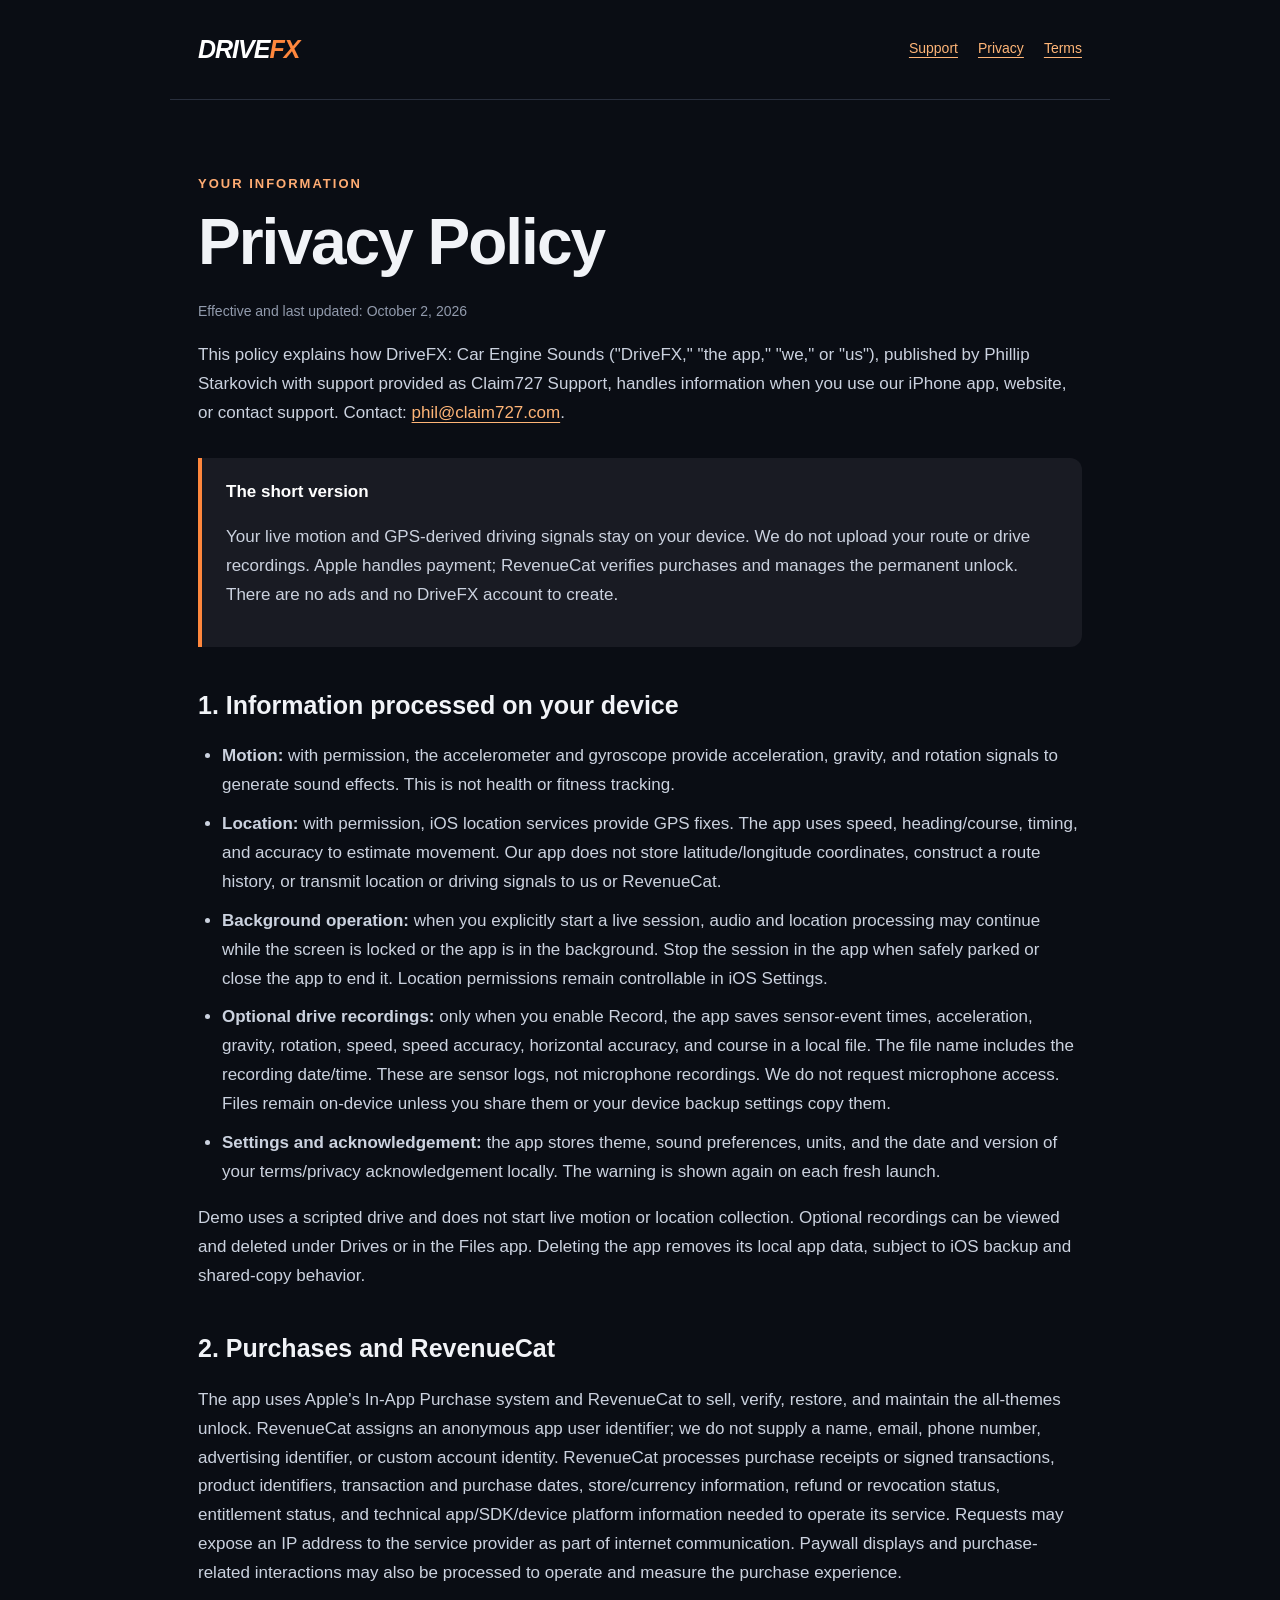
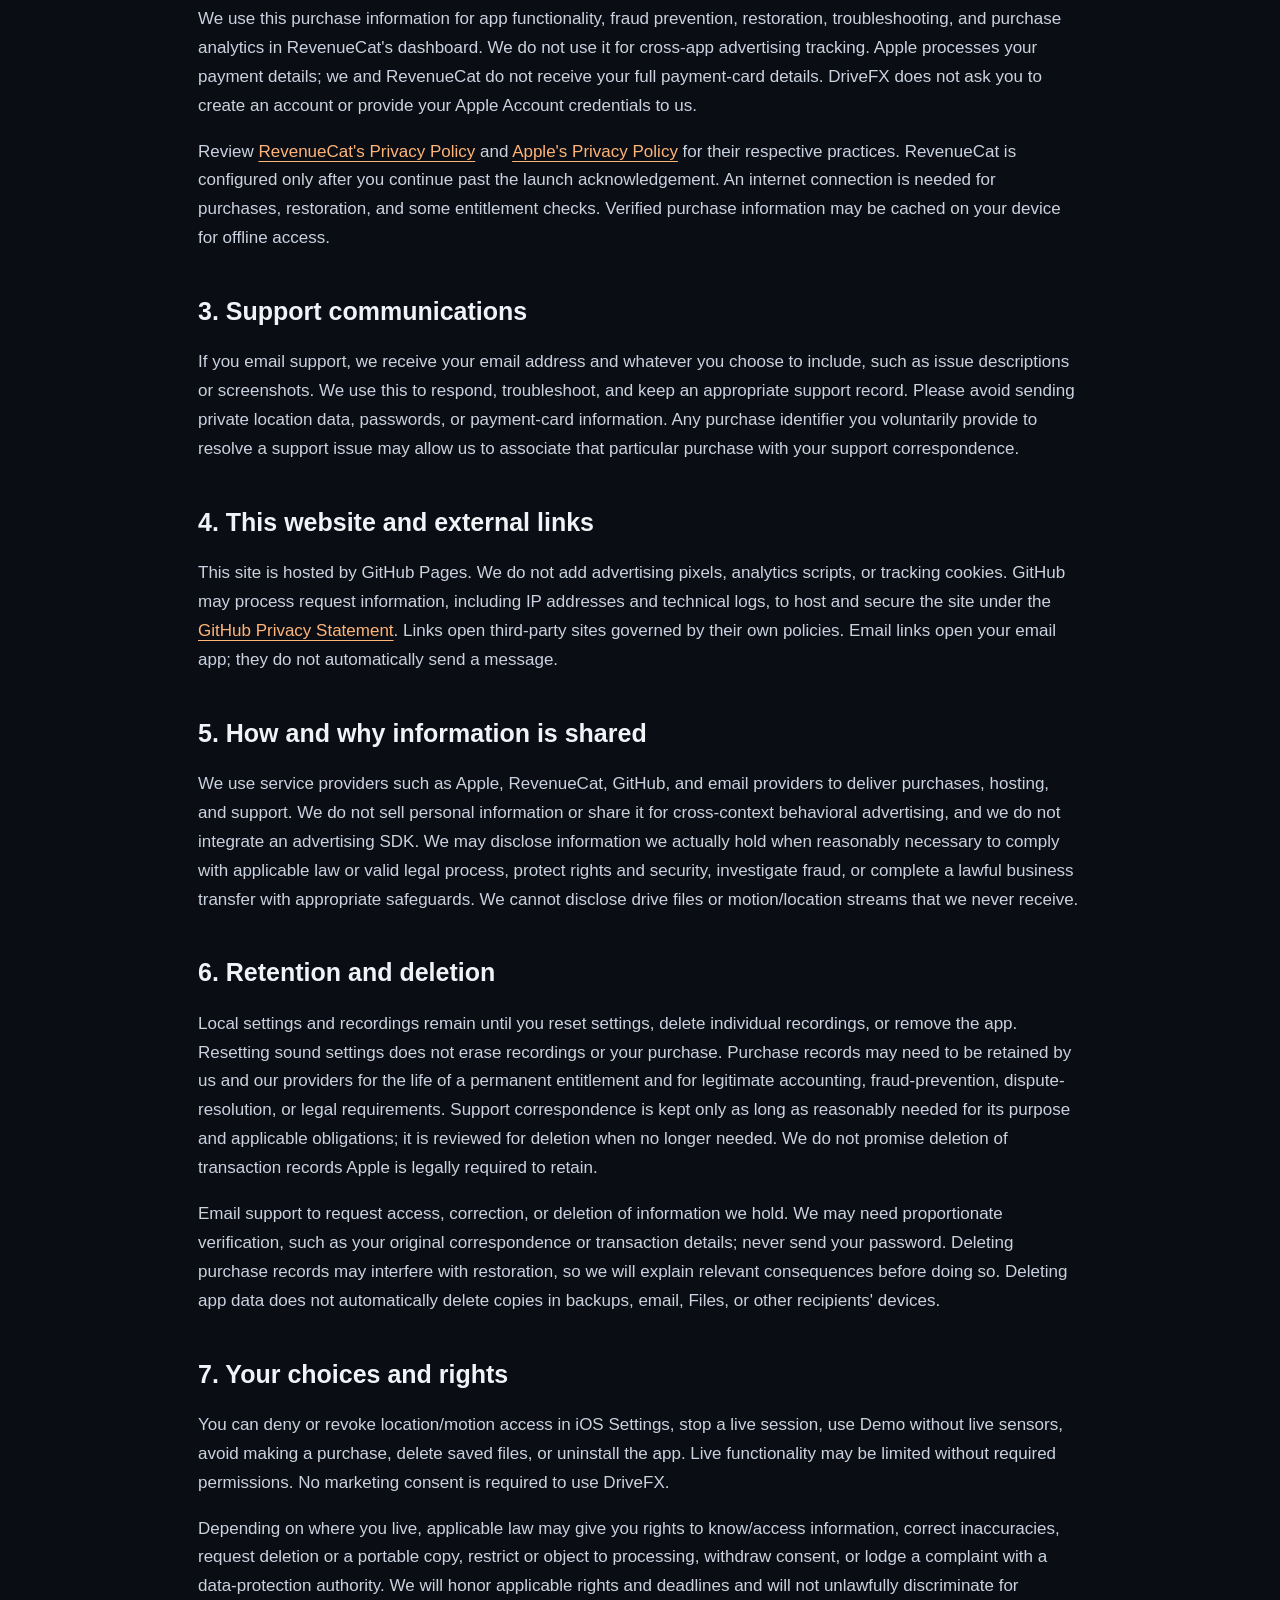
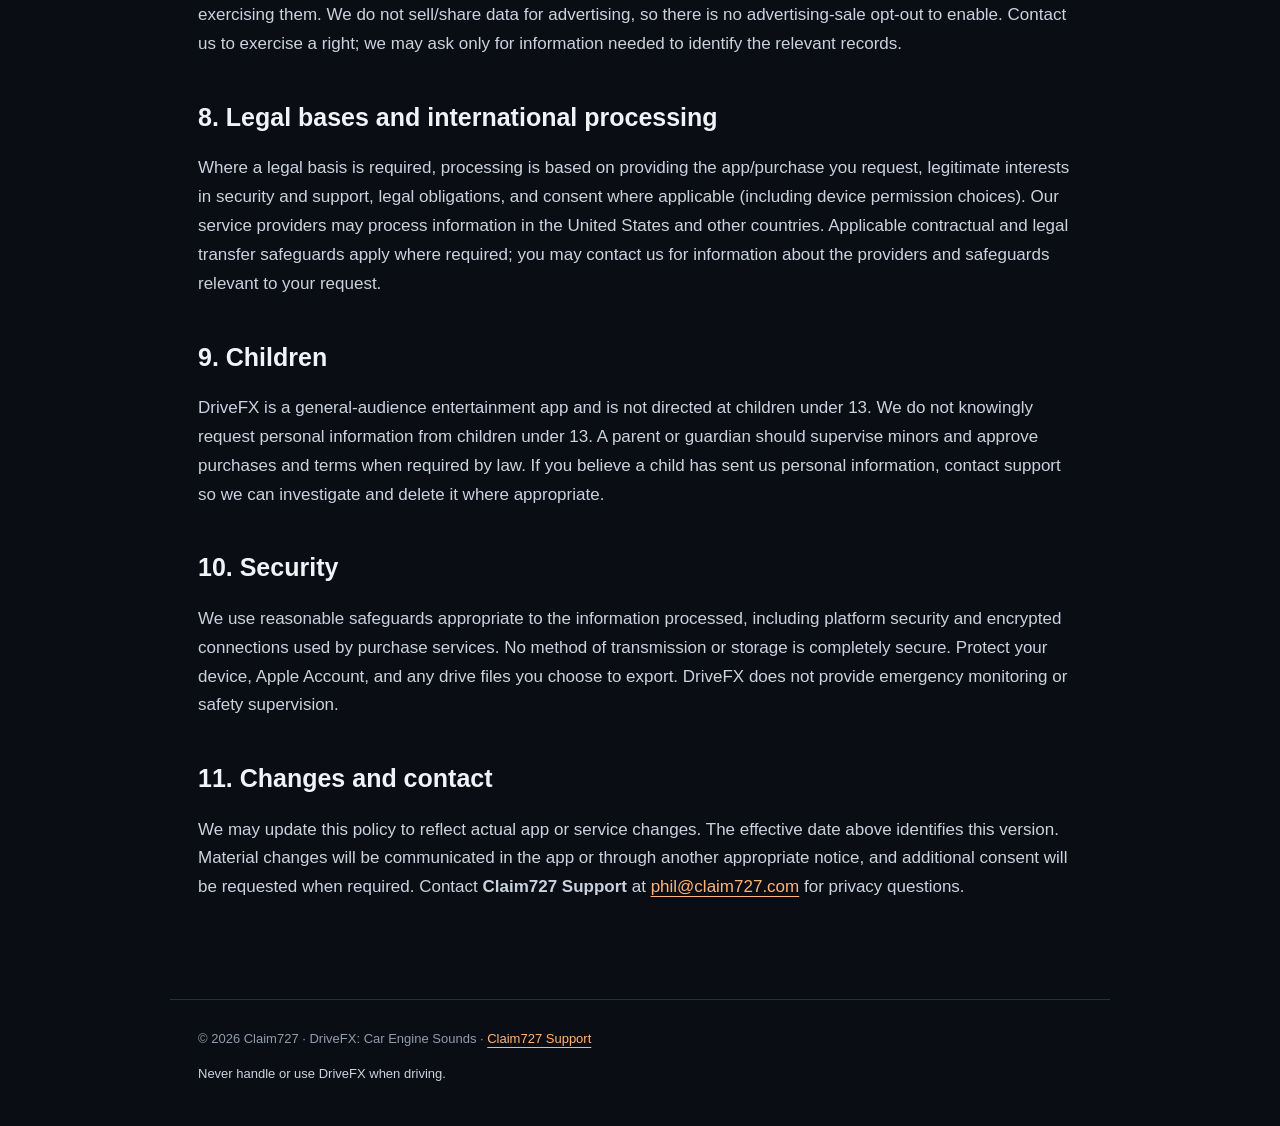
==== privacy.html @ 33540763 "Publish DriveFX support, privacy, and safety terms" ====
<!doctype html><html lang="en"><head><meta charset="utf-8"><meta name="viewport" content="width=device-width,initial-scale=1"><meta name="description" content="How DriveFX handles local motion and GPS, recordings, Apple purchases, RevenueCat, privacy choices, and support."><title>Privacy Policy | DriveFX</title><link rel="stylesheet" href="style.css"></head><body><header><a href="index.html" aria-label="DriveFX home">DRIVE<span>FX</span></a><nav aria-label="Main navigation"><a href="index.html">Support</a><a href="privacy.html">Privacy</a><a href="terms.html">Terms</a></nav></header><main><p class="eyebrow">Your information</p><h1>Privacy Policy</h1><p class="meta">Effective and last updated: October 2, 2026</p><p>This policy explains how DriveFX: Car Engine Sounds ("DriveFX," "the app," "we," or "us"), published by Phillip Starkovich with support provided as Claim727 Support, handles information when you use our iPhone app, website, or contact support. Contact: <a href="mailto:phil@claim727.com">phil@claim727.com</a>.</p><div class="notice"><strong>The short version</strong><p>Your live motion and GPS-derived driving signals stay on your device. We do not upload your route or drive recordings. Apple handles payment; RevenueCat verifies purchases and manages the permanent unlock. There are no ads and no DriveFX account to create.</p></div><h2>1. Information processed on your device</h2><ul><li><strong>Motion:</strong> with permission, the accelerometer and gyroscope provide acceleration, gravity, and rotation signals to generate sound effects. This is not health or fitness tracking.</li><li><strong>Location:</strong> with permission, iOS location services provide GPS fixes. The app uses speed, heading/course, timing, and accuracy to estimate movement. Our app does not store latitude/longitude coordinates, construct a route history, or transmit location or driving signals to us or RevenueCat.</li><li><strong>Background operation:</strong> when you explicitly start a live session, audio and location processing may continue while the screen is locked or the app is in the background. Stop the session in the app when safely parked or close the app to end it. Location permissions remain controllable in iOS Settings.</li><li><strong>Optional drive recordings:</strong> only when you enable Record, the app saves sensor-event times, acceleration, gravity, rotation, speed, speed accuracy, horizontal accuracy, and course in a local file. The file name includes the recording date/time. These are sensor logs, not microphone recordings. We do not request microphone access. Files remain on-device unless you share them or your device backup settings copy them.</li><li><strong>Settings and acknowledgement:</strong> the app stores theme, sound preferences, units, and the date and version of your terms/privacy acknowledgement locally. The warning is shown again on each fresh launch.</li></ul><p>Demo uses a scripted drive and does not start live motion or location collection. Optional recordings can be viewed and deleted under Drives or in the Files app. Deleting the app removes its local app data, subject to iOS backup and shared-copy behavior.</p><h2>2. Purchases and RevenueCat</h2><p>The app uses Apple's In-App Purchase system and RevenueCat to sell, verify, restore, and maintain the all-themes unlock. RevenueCat assigns an anonymous app user identifier; we do not supply a name, email, phone number, advertising identifier, or custom account identity. RevenueCat processes purchase receipts or signed transactions, product identifiers, transaction and purchase dates, store/currency information, refund or revocation status, entitlement status, and technical app/SDK/device platform information needed to operate its service. Requests may expose an IP address to the service provider as part of internet communication. Paywall displays and purchase-related interactions may also be processed to operate and measure the purchase experience.</p><p>We use this purchase information for app functionality, fraud prevention, restoration, troubleshooting, and purchase analytics in RevenueCat's dashboard. We do not use it for cross-app advertising tracking. Apple processes your payment details; we and RevenueCat do not receive your full payment-card details. DriveFX does not ask you to create an account or provide your Apple Account credentials to us.</p><p>Review <a href="https://www.revenuecat.com/privacy/">RevenueCat's Privacy Policy</a> and <a href="https://www.apple.com/legal/privacy/">Apple's Privacy Policy</a> for their respective practices. RevenueCat is configured only after you continue past the launch acknowledgement. An internet connection is needed for purchases, restoration, and some entitlement checks. Verified purchase information may be cached on your device for offline access.</p><h2>3. Support communications</h2><p>If you email support, we receive your email address and whatever you choose to include, such as issue descriptions or screenshots. We use this to respond, troubleshoot, and keep an appropriate support record. Please avoid sending private location data, passwords, or payment-card information. Any purchase identifier you voluntarily provide to resolve a support issue may allow us to associate that particular purchase with your support correspondence.</p><h2>4. This website and external links</h2><p>This site is hosted by GitHub Pages. We do not add advertising pixels, analytics scripts, or tracking cookies. GitHub may process request information, including IP addresses and technical logs, to host and secure the site under the <a href="https://docs.github.com/en/site-policy/privacy-policies/github-general-privacy-statement">GitHub Privacy Statement</a>. Links open third-party sites governed by their own policies. Email links open your email app; they do not automatically send a message.</p><h2>5. How and why information is shared</h2><p>We use service providers such as Apple, RevenueCat, GitHub, and email providers to deliver purchases, hosting, and support. We do not sell personal information or share it for cross-context behavioral advertising, and we do not integrate an advertising SDK. We may disclose information we actually hold when reasonably necessary to comply with applicable law or valid legal process, protect rights and security, investigate fraud, or complete a lawful business transfer with appropriate safeguards. We cannot disclose drive files or motion/location streams that we never receive.</p><h2>6. Retention and deletion</h2><p>Local settings and recordings remain until you reset settings, delete individual recordings, or remove the app. Resetting sound settings does not erase recordings or your purchase. Purchase records may need to be retained by us and our providers for the life of a permanent entitlement and for legitimate accounting, fraud-prevention, dispute-resolution, or legal requirements. Support correspondence is kept only as long as reasonably needed for its purpose and applicable obligations; it is reviewed for deletion when no longer needed. We do not promise deletion of transaction records Apple is legally required to retain.</p><p>Email support to request access, correction, or deletion of information we hold. We may need proportionate verification, such as your original correspondence or transaction details; never send your password. Deleting purchase records may interfere with restoration, so we will explain relevant consequences before doing so. Deleting app data does not automatically delete copies in backups, email, Files, or other recipients' devices.</p><h2>7. Your choices and rights</h2><p>You can deny or revoke location/motion access in iOS Settings, stop a live session, use Demo without live sensors, avoid making a purchase, delete saved files, or uninstall the app. Live functionality may be limited without required permissions. No marketing consent is required to use DriveFX.</p><p>Depending on where you live, applicable law may give you rights to know/access information, correct inaccuracies, request deletion or a portable copy, restrict or object to processing, withdraw consent, or lodge a complaint with a data-protection authority. We will honor applicable rights and deadlines and will not unlawfully discriminate for exercising them. We do not sell/share data for advertising, so there is no advertising-sale opt-out to enable. Contact us to exercise a right; we may ask only for information needed to identify the relevant records.</p><h2>8. Legal bases and international processing</h2><p>Where a legal basis is required, processing is based on providing the app/purchase you request, legitimate interests in security and support, legal obligations, and consent where applicable (including device permission choices). Our service providers may process information in the United States and other countries. Applicable contractual and legal transfer safeguards apply where required; you may contact us for information about the providers and safeguards relevant to your request.</p><h2>9. Children</h2><p>DriveFX is a general-audience entertainment app and is not directed at children under 13. We do not knowingly request personal information from children under 13. A parent or guardian should supervise minors and approve purchases and terms when required by law. If you believe a child has sent us personal information, contact support so we can investigate and delete it where appropriate.</p><h2>10. Security</h2><p>We use reasonable safeguards appropriate to the information processed, including platform security and encrypted connections used by purchase services. No method of transmission or storage is completely secure. Protect your device, Apple Account, and any drive files you choose to export. DriveFX does not provide emergency monitoring or safety supervision.</p><h2>11. Changes and contact</h2><p>We may update this policy to reflect actual app or service changes. The effective date above identifies this version. Material changes will be communicated in the app or through another appropriate notice, and additional consent will be requested when required. Contact <strong>Claim727 Support</strong> at <a href="mailto:phil@claim727.com">phil@claim727.com</a> for privacy questions.</p></main><footer>© 2026 Claim727 · DriveFX: Car Engine Sounds · <a href="mailto:phil@claim727.com">Claim727 Support</a><p>Never handle or use DriveFX when driving.</p></footer></body></html>
---- style.css ----
*{box-sizing:border-box}html{color-scheme:dark;scroll-behavior:smooth}body{margin:0;background:#0a0d14;color:#f1f3f7;font:17px/1.7 -apple-system,BlinkMacSystemFont,"Segoe UI",sans-serif}a{color:#ffb577;text-underline-offset:4px}a:hover{color:#fff}header,main,footer{max-width:940px;margin:auto;padding:28px}header{display:flex;align-items:center;justify-content:space-between;border-bottom:1px solid #292f3d;gap:24px}header>a{font-size:25px;font-weight:900;letter-spacing:-1px;font-style:italic;text-decoration:none;color:#fff}header span{color:#ff873d}nav{display:flex;gap:20px;flex-wrap:wrap;font-size:14px}main{padding-top:60px;padding-bottom:80px}h1{font-size:clamp(38px,7vw,64px);line-height:1.07;letter-spacing:-2px;margin:10px 0 24px}h2{margin-top:42px;font-size:25px;line-height:1.3}h3{font-size:19px;margin-top:25px}p,li{color:#cbd2df}.eyebrow{font-size:13px;letter-spacing:2px;font-weight:800;color:#ffac73;text-transform:uppercase}.notice{border-left:4px solid #ff873d;background:#191b23;padding:20px 24px;border-radius:0 12px 12px 0;margin:30px 0}.notice strong{color:white}.grid{display:grid;grid-template-columns:repeat(auto-fit,minmax(220px,1fr));gap:18px}.card{padding:24px;background:#131925;border:1px solid #283143;border-radius:20px}.card h2{margin:0 0 8px}.button{display:inline-block;background:#ff8b43;color:#090c13;padding:13px 23px;border-radius:12px;font-weight:750;text-decoration:none}.button:hover{color:#090c13;background:#ffa970}footer{font-size:13px;color:#929bad;border-top:1px solid #292f3d}ul{padding-left:24px}li{margin-bottom:10px}.lead{font-size:22px;max-width:720px}.themes{font-size:32px;letter-spacing:10px;line-height:2}.meta{color:#929bad;font-size:14px}table{border-collapse:collapse;width:100%;font-size:15px}td,th{text-align:left;border:1px solid #303747;padding:14px;vertical-align:top}th{background:#1b2130}@media(max-width:600px){header{align-items:flex-start;flex-direction:column}main{padding-top:38px}nav{gap:16px}td,th{padding:8px;font-size:13px}}
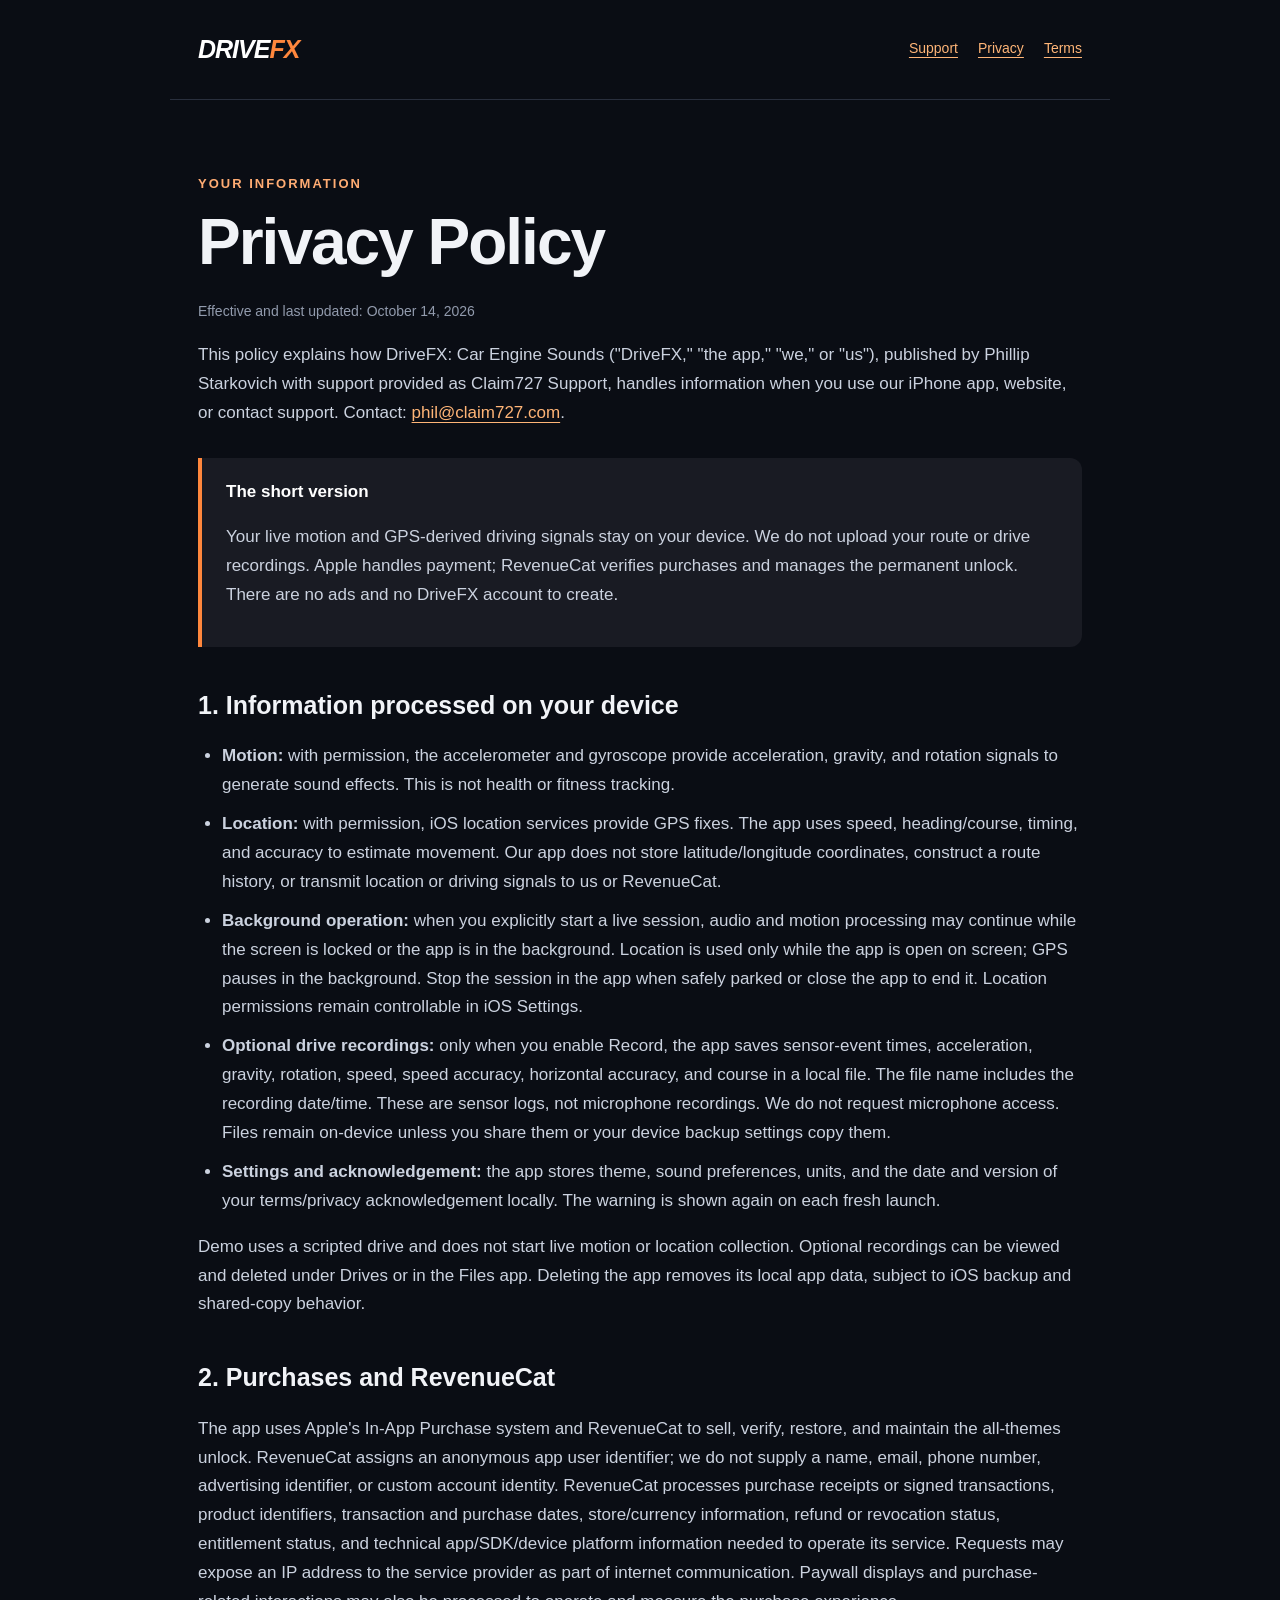
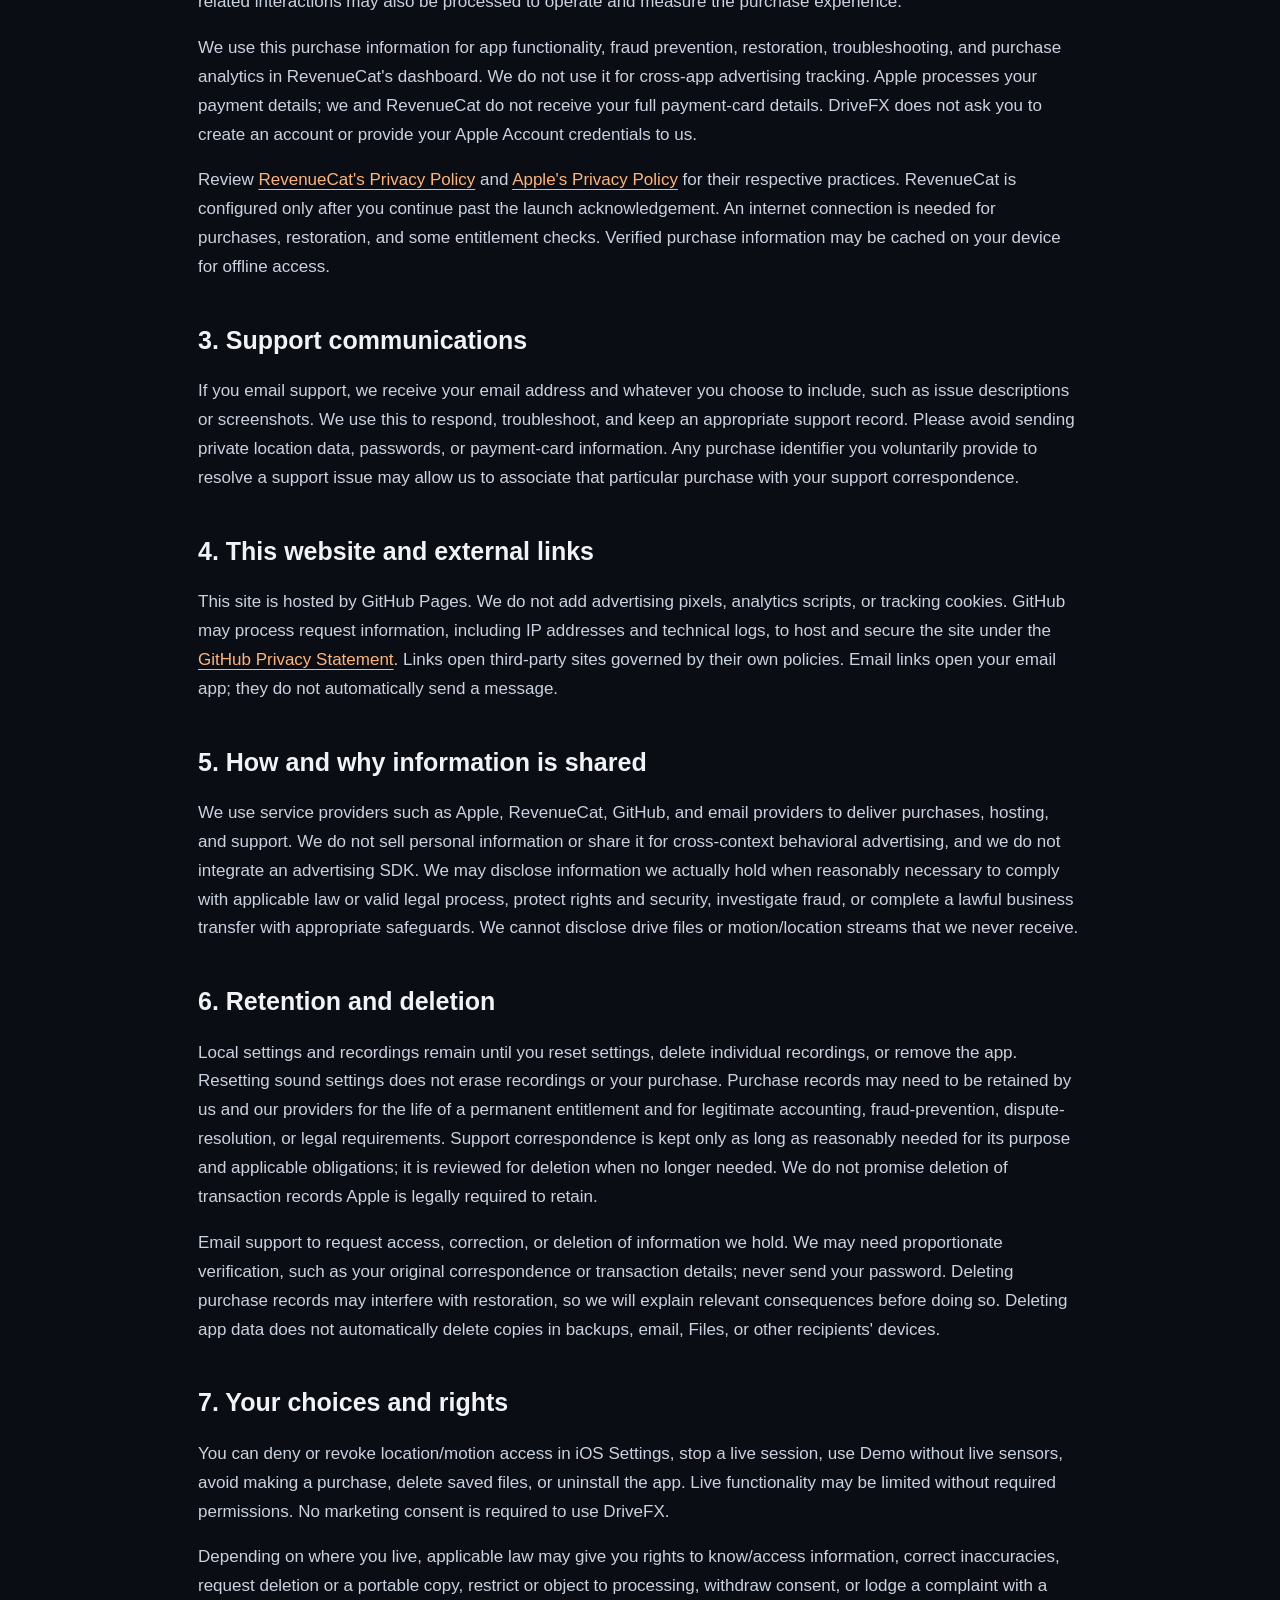
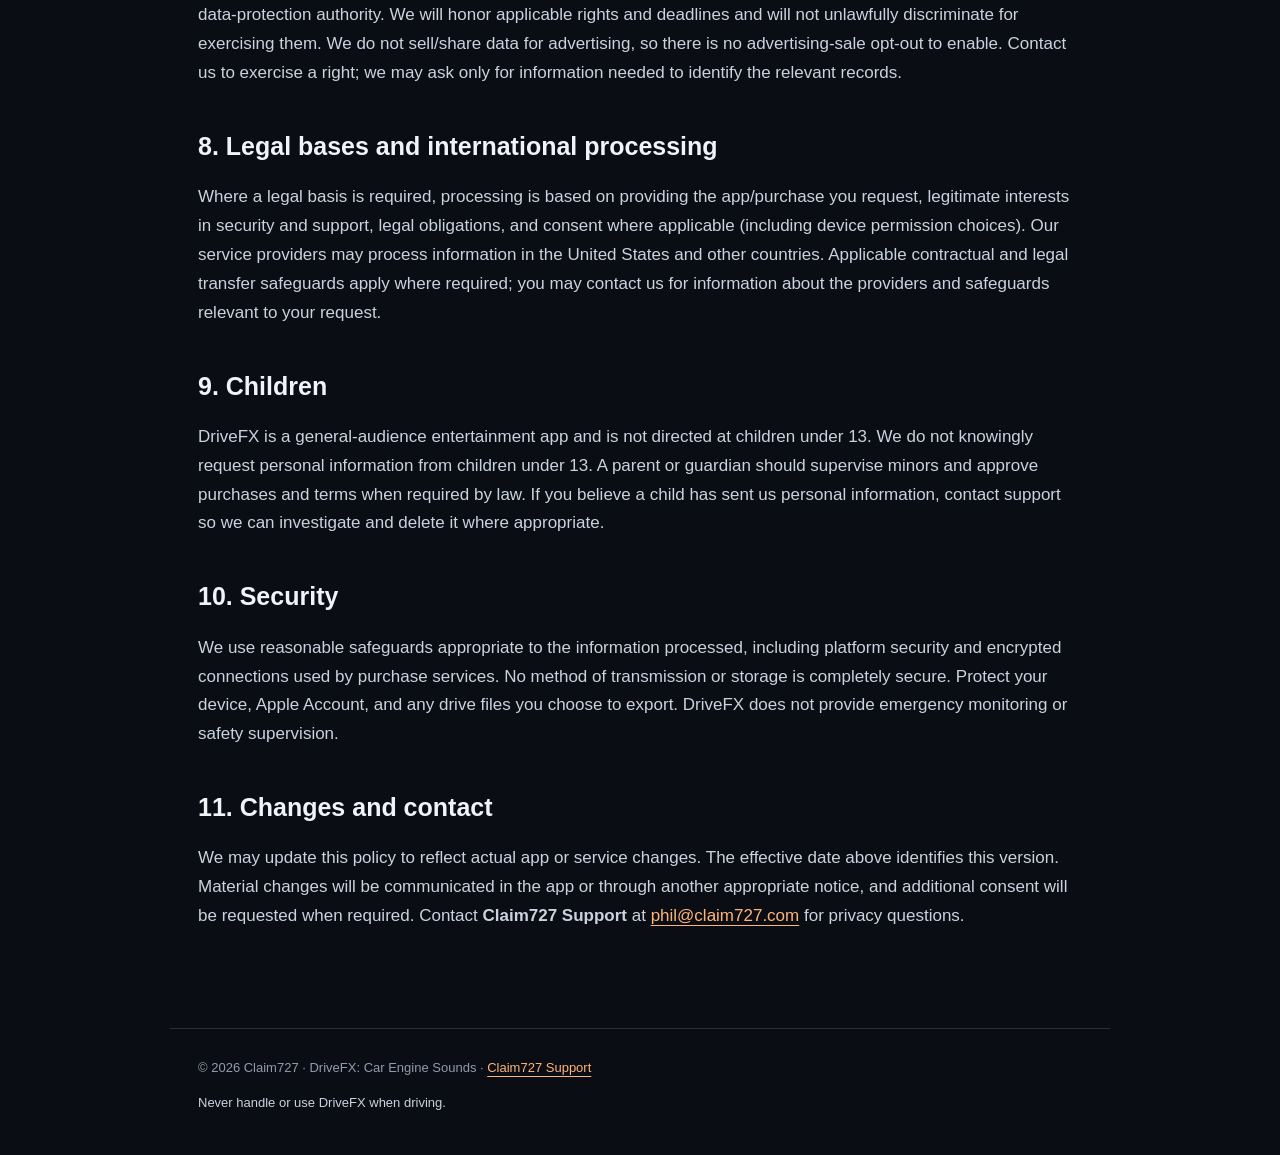
==== commit daf39c48: "Privacy policy: location is foreground only DriveFX 1.0 (2) no longer uses background location. Audi" ====
--- a/privacy.html
+++ b/privacy.html
@@ -1 +1 @@
-<!doctype html><html lang="en"><head><meta charset="utf-8"><meta name="viewport" content="width=device-width,initial-scale=1"><meta name="description" content="How DriveFX handles local motion and GPS, recordings, Apple purchases, RevenueCat, privacy choices, and support."><title>Privacy Policy | DriveFX</title><link rel="stylesheet" href="style.css"></head><body><header><a href="index.html" aria-label="DriveFX home">DRIVE<span>FX</span></a><nav aria-label="Main navigation"><a href="index.html">Support</a><a href="privacy.html">Privacy</a><a href="terms.html">Terms</a></nav></header><main><p class="eyebrow">Your information</p><h1>Privacy Policy</h1><p class="meta">Effective and last updated: October 2, 2026</p><p>This policy explains how DriveFX: Car Engine Sounds ("DriveFX," "the app," "we," or "us"), published by Phillip Starkovich with support provided as Claim727 Support, handles information when you use our iPhone app, website, or contact support. Contact: <a href="mailto:phil@claim727.com">phil@claim727.com</a>.</p><div class="notice"><strong>The short version</strong><p>Your live motion and GPS-derived driving signals stay on your device. We do not upload your route or drive recordings. Apple handles payment; RevenueCat verifies purchases and manages the permanent unlock. There are no ads and no DriveFX account to create.</p></div><h2>1. Information processed on your device</h2><ul><li><strong>Motion:</strong> with permission, the accelerometer and gyroscope provide acceleration, gravity, and rotation signals to generate sound effects. This is not health or fitness tracking.</li><li><strong>Location:</strong> with permission, iOS location services provide GPS fixes. The app uses speed, heading/course, timing, and accuracy to estimate movement. Our app does not store latitude/longitude coordinates, construct a route history, or transmit location or driving signals to us or RevenueCat.</li><li><strong>Background operation:</strong> when you explicitly start a live session, audio and location processing may continue while the screen is locked or the app is in the background. Stop the session in the app when safely parked or close the app to end it. Location permissions remain controllable in iOS Settings.</li><li><strong>Optional drive recordings:</strong> only when you enable Record, the app saves sensor-event times, acceleration, gravity, rotation, speed, speed accuracy, horizontal accuracy, and course in a local file. The file name includes the recording date/time. These are sensor logs, not microphone recordings. We do not request microphone access. Files remain on-device unless you share them or your device backup settings copy them.</li><li><strong>Settings and acknowledgement:</strong> the app stores theme, sound preferences, units, and the date and version of your terms/privacy acknowledgement locally. The warning is shown again on each fresh launch.</li></ul><p>Demo uses a scripted drive and does not start live motion or location collection. Optional recordings can be viewed and deleted under Drives or in the Files app. Deleting the app removes its local app data, subject to iOS backup and shared-copy behavior.</p><h2>2. Purchases and RevenueCat</h2><p>The app uses Apple's In-App Purchase system and RevenueCat to sell, verify, restore, and maintain the all-themes unlock. RevenueCat assigns an anonymous app user identifier; we do not supply a name, email, phone number, advertising identifier, or custom account identity. RevenueCat processes purchase receipts or signed transactions, product identifiers, transaction and purchase dates, store/currency information, refund or revocation status, entitlement status, and technical app/SDK/device platform information needed to operate its service. Requests may expose an IP address to the service provider as part of internet communication. Paywall displays and purchase-related interactions may also be processed to operate and measure the purchase experience.</p><p>We use this purchase information for app functionality, fraud prevention, restoration, troubleshooting, and purchase analytics in RevenueCat's dashboard. We do not use it for cross-app advertising tracking. Apple processes your payment details; we and RevenueCat do not receive your full payment-card details. DriveFX does not ask you to create an account or provide your Apple Account credentials to us.</p><p>Review <a href="https://www.revenuecat.com/privacy/">RevenueCat's Privacy Policy</a> and <a href="https://www.apple.com/legal/privacy/">Apple's Privacy Policy</a> for their respective practices. RevenueCat is configured only after you continue past the launch acknowledgement. An internet connection is needed for purchases, restoration, and some entitlement checks. Verified purchase information may be cached on your device for offline access.</p><h2>3. Support communications</h2><p>If you email support, we receive your email address and whatever you choose to include, such as issue descriptions or screenshots. We use this to respond, troubleshoot, and keep an appropriate support record. Please avoid sending private location data, passwords, or payment-card information. Any purchase identifier you voluntarily provide to resolve a support issue may allow us to associate that particular purchase with your support correspondence.</p><h2>4. This website and external links</h2><p>This site is hosted by GitHub Pages. We do not add advertising pixels, analytics scripts, or tracking cookies. GitHub may process request information, including IP addresses and technical logs, to host and secure the site under the <a href="https://docs.github.com/en/site-policy/privacy-policies/github-general-privacy-statement">GitHub Privacy Statement</a>. Links open third-party sites governed by their own policies. Email links open your email app; they do not automatically send a message.</p><h2>5. How and why information is shared</h2><p>We use service providers such as Apple, RevenueCat, GitHub, and email providers to deliver purchases, hosting, and support. We do not sell personal information or share it for cross-context behavioral advertising, and we do not integrate an advertising SDK. We may disclose information we actually hold when reasonably necessary to comply with applicable law or valid legal process, protect rights and security, investigate fraud, or complete a lawful business transfer with appropriate safeguards. We cannot disclose drive files or motion/location streams that we never receive.</p><h2>6. Retention and deletion</h2><p>Local settings and recordings remain until you reset settings, delete individual recordings, or remove the app. Resetting sound settings does not erase recordings or your purchase. Purchase records may need to be retained by us and our providers for the life of a permanent entitlement and for legitimate accounting, fraud-prevention, dispute-resolution, or legal requirements. Support correspondence is kept only as long as reasonably needed for its purpose and applicable obligations; it is reviewed for deletion when no longer needed. We do not promise deletion of transaction records Apple is legally required to retain.</p><p>Email support to request access, correction, or deletion of information we hold. We may need proportionate verification, such as your original correspondence or transaction details; never send your password. Deleting purchase records may interfere with restoration, so we will explain relevant consequences before doing so. Deleting app data does not automatically delete copies in backups, email, Files, or other recipients' devices.</p><h2>7. Your choices and rights</h2><p>You can deny or revoke location/motion access in iOS Settings, stop a live session, use Demo without live sensors, avoid making a purchase, delete saved files, or uninstall the app. Live functionality may be limited without required permissions. No marketing consent is required to use DriveFX.</p><p>Depending on where you live, applicable law may give you rights to know/access information, correct inaccuracies, request deletion or a portable copy, restrict or object to processing, withdraw consent, or lodge a complaint with a data-protection authority. We will honor applicable rights and deadlines and will not unlawfully discriminate for exercising them. We do not sell/share data for advertising, so there is no advertising-sale opt-out to enable. Contact us to exercise a right; we may ask only for information needed to identify the relevant records.</p><h2>8. Legal bases and international processing</h2><p>Where a legal basis is required, processing is based on providing the app/purchase you request, legitimate interests in security and support, legal obligations, and consent where applicable (including device permission choices). Our service providers may process information in the United States and other countries. Applicable contractual and legal transfer safeguards apply where required; you may contact us for information about the providers and safeguards relevant to your request.</p><h2>9. Children</h2><p>DriveFX is a general-audience entertainment app and is not directed at children under 13. We do not knowingly request personal information from children under 13. A parent or guardian should supervise minors and approve purchases and terms when required by law. If you believe a child has sent us personal information, contact support so we can investigate and delete it where appropriate.</p><h2>10. Security</h2><p>We use reasonable safeguards appropriate to the information processed, including platform security and encrypted connections used by purchase services. No method of transmission or storage is completely secure. Protect your device, Apple Account, and any drive files you choose to export. DriveFX does not provide emergency monitoring or safety supervision.</p><h2>11. Changes and contact</h2><p>We may update this policy to reflect actual app or service changes. The effective date above identifies this version. Material changes will be communicated in the app or through another appropriate notice, and additional consent will be requested when required. Contact <strong>Claim727 Support</strong> at <a href="mailto:phil@claim727.com">phil@claim727.com</a> for privacy questions.</p></main><footer>© 2026 Claim727 · DriveFX: Car Engine Sounds · <a href="mailto:phil@claim727.com">Claim727 Support</a><p>Never handle or use DriveFX when driving.</p></footer></body></html>+<!doctype html><html lang="en"><head><meta charset="utf-8"><meta name="viewport" content="width=device-width,initial-scale=1"><meta name="description" content="How DriveFX handles local motion and GPS, recordings, Apple purchases, RevenueCat, privacy choices, and support."><title>Privacy Policy | DriveFX</title><link rel="icon" type="image/png" href="icon.png"><link rel="apple-touch-icon" href="icon.png"><link rel="stylesheet" href="style.css"></head><body><header><a href="index.html" aria-label="DriveFX home">DRIVE<span>FX</span></a><nav aria-label="Main navigation"><a href="index.html">Support</a><a href="privacy.html">Privacy</a><a href="terms.html">Terms</a></nav></header><main><p class="eyebrow">Your information</p><h1>Privacy Policy</h1><p class="meta">Effective and last updated: October 14, 2026</p><p>This policy explains how DriveFX: Car Engine Sounds ("DriveFX," "the app," "we," or "us"), published by Phillip Starkovich with support provided as Claim727 Support, handles information when you use our iPhone app, website, or contact support. Contact: <a href="mailto:phil@claim727.com">phil@claim727.com</a>.</p><div class="notice"><strong>The short version</strong><p>Your live motion and GPS-derived driving signals stay on your device. We do not upload your route or drive recordings. Apple handles payment; RevenueCat verifies purchases and manages the permanent unlock. There are no ads and no DriveFX account to create.</p></div><h2>1. Information processed on your device</h2><ul><li><strong>Motion:</strong> with permission, the accelerometer and gyroscope provide acceleration, gravity, and rotation signals to generate sound effects. This is not health or fitness tracking.</li><li><strong>Location:</strong> with permission, iOS location services provide GPS fixes. The app uses speed, heading/course, timing, and accuracy to estimate movement. Our app does not store latitude/longitude coordinates, construct a route history, or transmit location or driving signals to us or RevenueCat.</li><li><strong>Background operation:</strong> when you explicitly start a live session, audio and motion processing may continue while the screen is locked or the app is in the background. Location is used only while the app is open on screen; GPS pauses in the background. Stop the session in the app when safely parked or close the app to end it. Location permissions remain controllable in iOS Settings.</li><li><strong>Optional drive recordings:</strong> only when you enable Record, the app saves sensor-event times, acceleration, gravity, rotation, speed, speed accuracy, horizontal accuracy, and course in a local file. The file name includes the recording date/time. These are sensor logs, not microphone recordings. We do not request microphone access. Files remain on-device unless you share them or your device backup settings copy them.</li><li><strong>Settings and acknowledgement:</strong> the app stores theme, sound preferences, units, and the date and version of your terms/privacy acknowledgement locally. The warning is shown again on each fresh launch.</li></ul><p>Demo uses a scripted drive and does not start live motion or location collection. Optional recordings can be viewed and deleted under Drives or in the Files app. Deleting the app removes its local app data, subject to iOS backup and shared-copy behavior.</p><h2>2. Purchases and RevenueCat</h2><p>The app uses Apple's In-App Purchase system and RevenueCat to sell, verify, restore, and maintain the all-themes unlock. RevenueCat assigns an anonymous app user identifier; we do not supply a name, email, phone number, advertising identifier, or custom account identity. RevenueCat processes purchase receipts or signed transactions, product identifiers, transaction and purchase dates, store/currency information, refund or revocation status, entitlement status, and technical app/SDK/device platform information needed to operate its service. Requests may expose an IP address to the service provider as part of internet communication. Paywall displays and purchase-related interactions may also be processed to operate and measure the purchase experience.</p><p>We use this purchase information for app functionality, fraud prevention, restoration, troubleshooting, and purchase analytics in RevenueCat's dashboard. We do not use it for cross-app advertising tracking. Apple processes your payment details; we and RevenueCat do not receive your full payment-card details. DriveFX does not ask you to create an account or provide your Apple Account credentials to us.</p><p>Review <a href="https://www.revenuecat.com/privacy/">RevenueCat's Privacy Policy</a> and <a href="https://www.apple.com/legal/privacy/">Apple's Privacy Policy</a> for their respective practices. RevenueCat is configured only after you continue past the launch acknowledgement. An internet connection is needed for purchases, restoration, and some entitlement checks. Verified purchase information may be cached on your device for offline access.</p><h2>3. Support communications</h2><p>If you email support, we receive your email address and whatever you choose to include, such as issue descriptions or screenshots. We use this to respond, troubleshoot, and keep an appropriate support record. Please avoid sending private location data, passwords, or payment-card information. Any purchase identifier you voluntarily provide to resolve a support issue may allow us to associate that particular purchase with your support correspondence.</p><h2>4. This website and external links</h2><p>This site is hosted by GitHub Pages. We do not add advertising pixels, analytics scripts, or tracking cookies. GitHub may process request information, including IP addresses and technical logs, to host and secure the site under the <a href="https://docs.github.com/en/site-policy/privacy-policies/github-general-privacy-statement">GitHub Privacy Statement</a>. Links open third-party sites governed by their own policies. Email links open your email app; they do not automatically send a message.</p><h2>5. How and why information is shared</h2><p>We use service providers such as Apple, RevenueCat, GitHub, and email providers to deliver purchases, hosting, and support. We do not sell personal information or share it for cross-context behavioral advertising, and we do not integrate an advertising SDK. We may disclose information we actually hold when reasonably necessary to comply with applicable law or valid legal process, protect rights and security, investigate fraud, or complete a lawful business transfer with appropriate safeguards. We cannot disclose drive files or motion/location streams that we never receive.</p><h2>6. Retention and deletion</h2><p>Local settings and recordings remain until you reset settings, delete individual recordings, or remove the app. Resetting sound settings does not erase recordings or your purchase. Purchase records may need to be retained by us and our providers for the life of a permanent entitlement and for legitimate accounting, fraud-prevention, dispute-resolution, or legal requirements. Support correspondence is kept only as long as reasonably needed for its purpose and applicable obligations; it is reviewed for deletion when no longer needed. We do not promise deletion of transaction records Apple is legally required to retain.</p><p>Email support to request access, correction, or deletion of information we hold. We may need proportionate verification, such as your original correspondence or transaction details; never send your password. Deleting purchase records may interfere with restoration, so we will explain relevant consequences before doing so. Deleting app data does not automatically delete copies in backups, email, Files, or other recipients' devices.</p><h2>7. Your choices and rights</h2><p>You can deny or revoke location/motion access in iOS Settings, stop a live session, use Demo without live sensors, avoid making a purchase, delete saved files, or uninstall the app. Live functionality may be limited without required permissions. No marketing consent is required to use DriveFX.</p><p>Depending on where you live, applicable law may give you rights to know/access information, correct inaccuracies, request deletion or a portable copy, restrict or object to processing, withdraw consent, or lodge a complaint with a data-protection authority. We will honor applicable rights and deadlines and will not unlawfully discriminate for exercising them. We do not sell/share data for advertising, so there is no advertising-sale opt-out to enable. Contact us to exercise a right; we may ask only for information needed to identify the relevant records.</p><h2>8. Legal bases and international processing</h2><p>Where a legal basis is required, processing is based on providing the app/purchase you request, legitimate interests in security and support, legal obligations, and consent where applicable (including device permission choices). Our service providers may process information in the United States and other countries. Applicable contractual and legal transfer safeguards apply where required; you may contact us for information about the providers and safeguards relevant to your request.</p><h2>9. Children</h2><p>DriveFX is a general-audience entertainment app and is not directed at children under 13. We do not knowingly request personal information from children under 13. A parent or guardian should supervise minors and approve purchases and terms when required by law. If you believe a child has sent us personal information, contact support so we can investigate and delete it where appropriate.</p><h2>10. Security</h2><p>We use reasonable safeguards appropriate to the information processed, including platform security and encrypted connections used by purchase services. No method of transmission or storage is completely secure. Protect your device, Apple Account, and any drive files you choose to export. DriveFX does not provide emergency monitoring or safety supervision.</p><h2>11. Changes and contact</h2><p>We may update this policy to reflect actual app or service changes. The effective date above identifies this version. Material changes will be communicated in the app or through another appropriate notice, and additional consent will be requested when required. Contact <strong>Claim727 Support</strong> at <a href="mailto:phil@claim727.com">phil@claim727.com</a> for privacy questions.</p></main><footer>© 2026 Claim727 · DriveFX: Car Engine Sounds · <a href="mailto:phil@claim727.com">Claim727 Support</a><p>Never handle or use DriveFX when driving.</p></footer></body></html>
